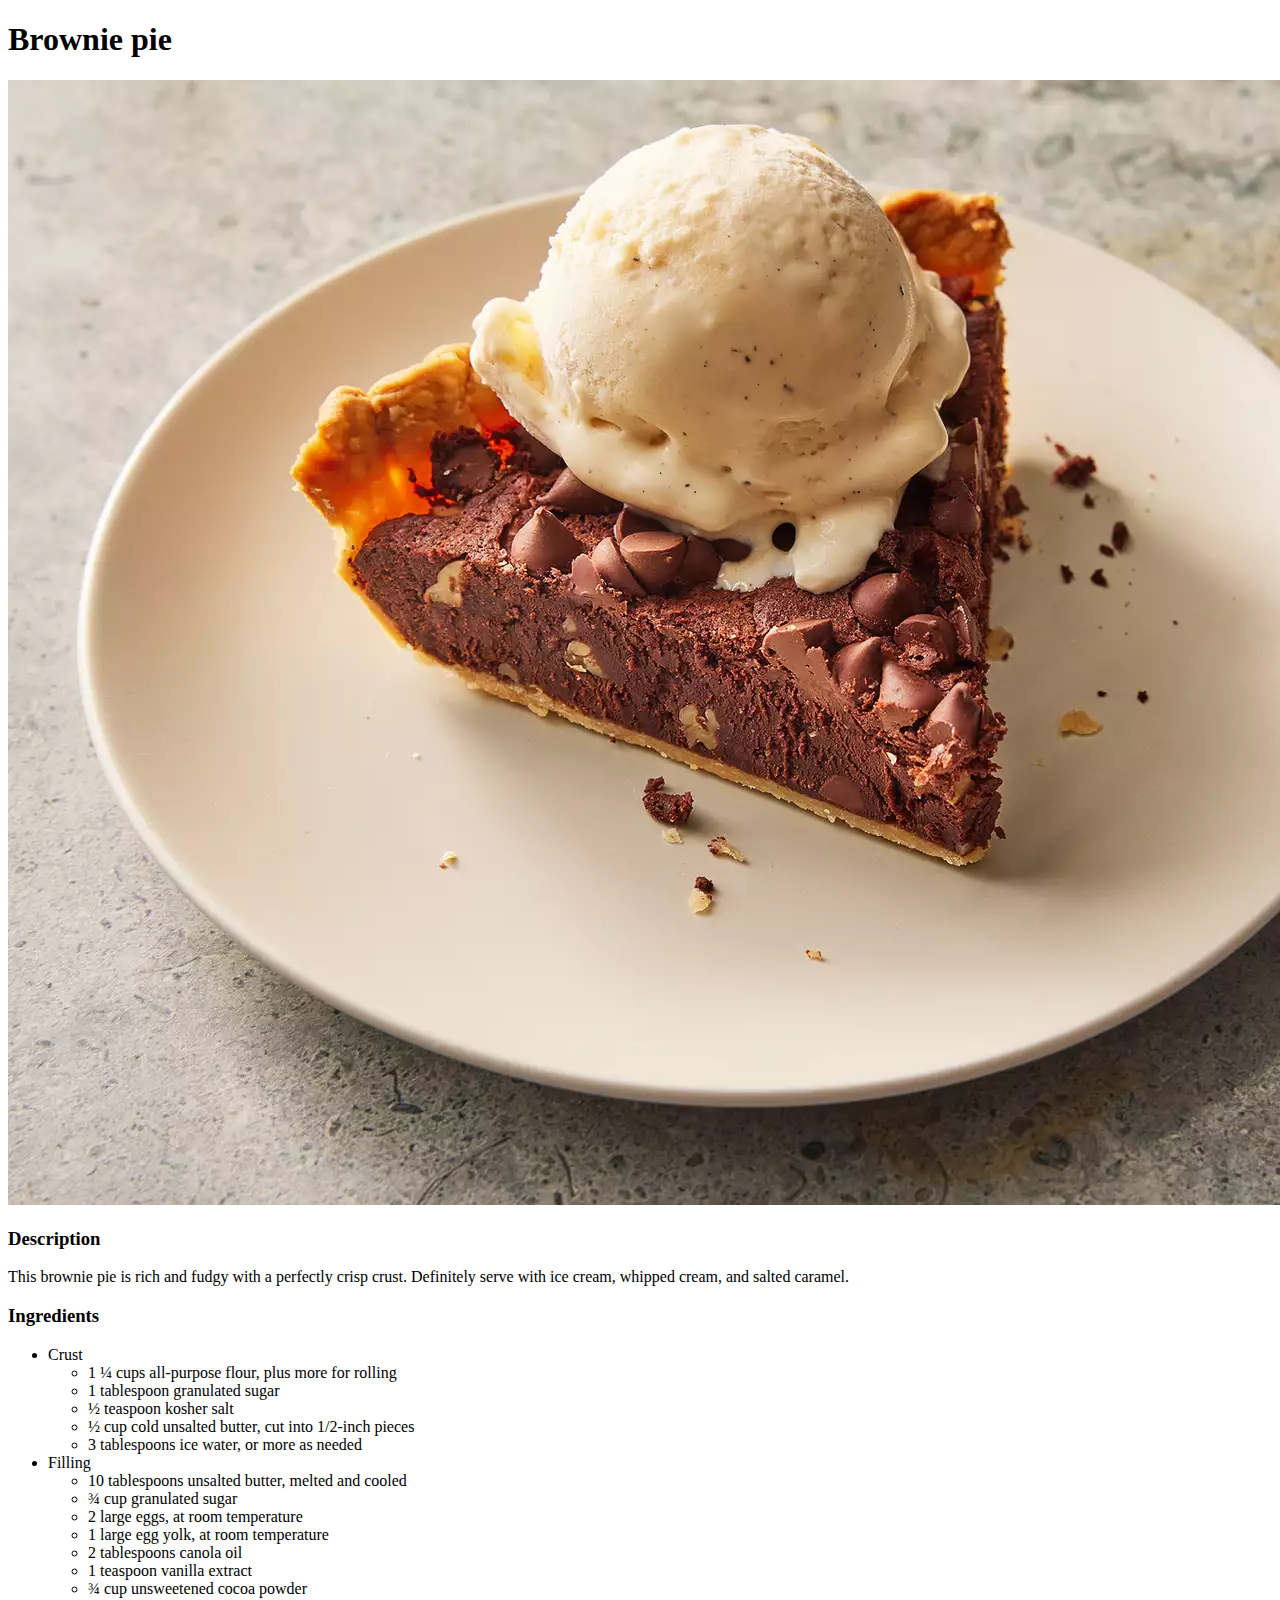
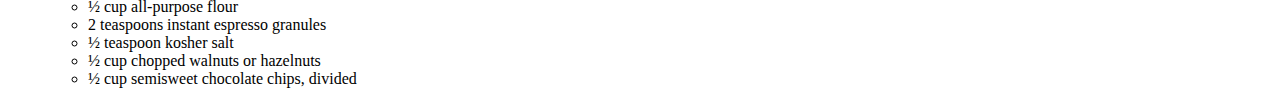
==== recipes/brownie-pie.html @ 194598a4 "odin recipes prject" ====
<!DOCTYPE html>
<html lang="en">

<head>
    <meta charset="UTF-8">
    <meta http-equiv="X-UA-Compatible" content="IE=edge">
    <meta name="viewport" content="width=device-width, initial-scale=1.0">
    <title>Document</title>
</head>

<body>
    <h1>Brownie pie</h1>
    <img src="../images/brownie-pie.jpg" alt="brownie pie">
    <h3>Description</h3>
    <p>This brownie pie is rich and fudgy with a perfectly crisp crust. Definitely serve with ice cream, whipped cream,
        and salted caramel.</p>
    <h3>Ingredients</h3>
    <ul>
        <li>
            Crust
            <ul>
            <li>1 ¼ cups all-purpose flour, plus more for rolling</li>
            <li>1 tablespoon granulated sugar</li>
            <li>½ teaspoon kosher salt</li>
            <li>½ cup cold unsalted butter, cut into 1/2-inch pieces</li>
            <li>3 tablespoons ice water, or more as needed</li>
            </ul>
        </li>
        <li>
            Filling
            <ul>
            <li>10 tablespoons unsalted butter, melted and cooled</li>
            <li>¾ cup granulated sugar</li>
            <li>2 large eggs, at room temperature</li>
            <li>1 large egg yolk, at room temperature</li>
            <li>2 tablespoons canola oil</li>
            <li>1 teaspoon vanilla extract</li>
            <li>¾ cup unsweetened cocoa powder</li>
            <li>½ cup all-purpose flour</li>
            <li>2 teaspoons instant espresso granules</li>
            <li>½ teaspoon kosher salt</li>
            <li>½ cup chopped walnuts or hazelnuts</li>
            <li>½ cup semisweet chocolate chips, divided</li>
            </ul>
        </li>
        
    </ul>
</body>

</html>
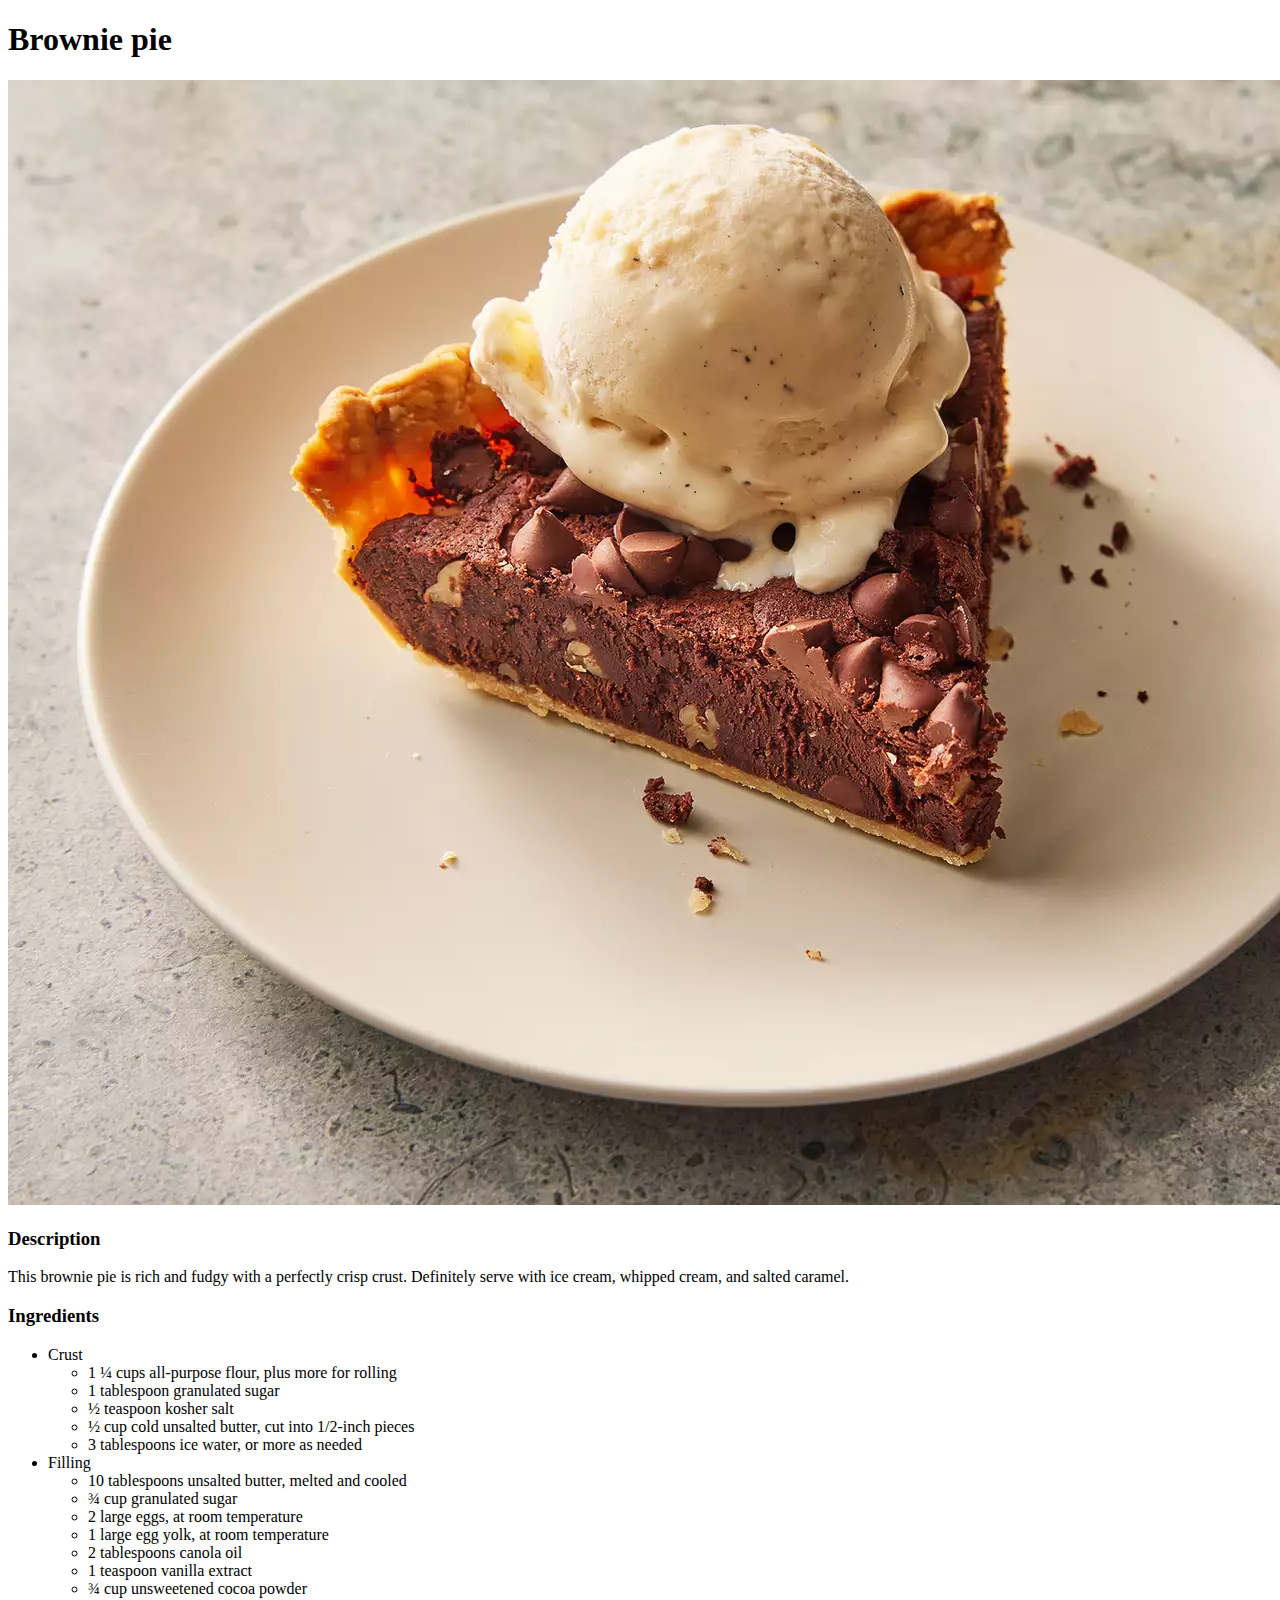
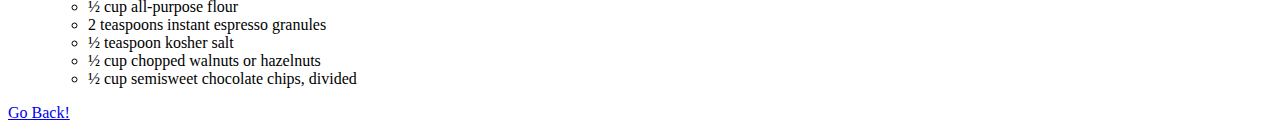
==== commit 03c6996a: "add back button to recipe pages" ====
--- a/recipes/brownie-pie.html
+++ b/recipes/brownie-pie.html
@@ -45,6 +45,7 @@
         </li>
         
     </ul>
+    <a href="../index.html">Go Back!</a>
 </body>
 
 </html>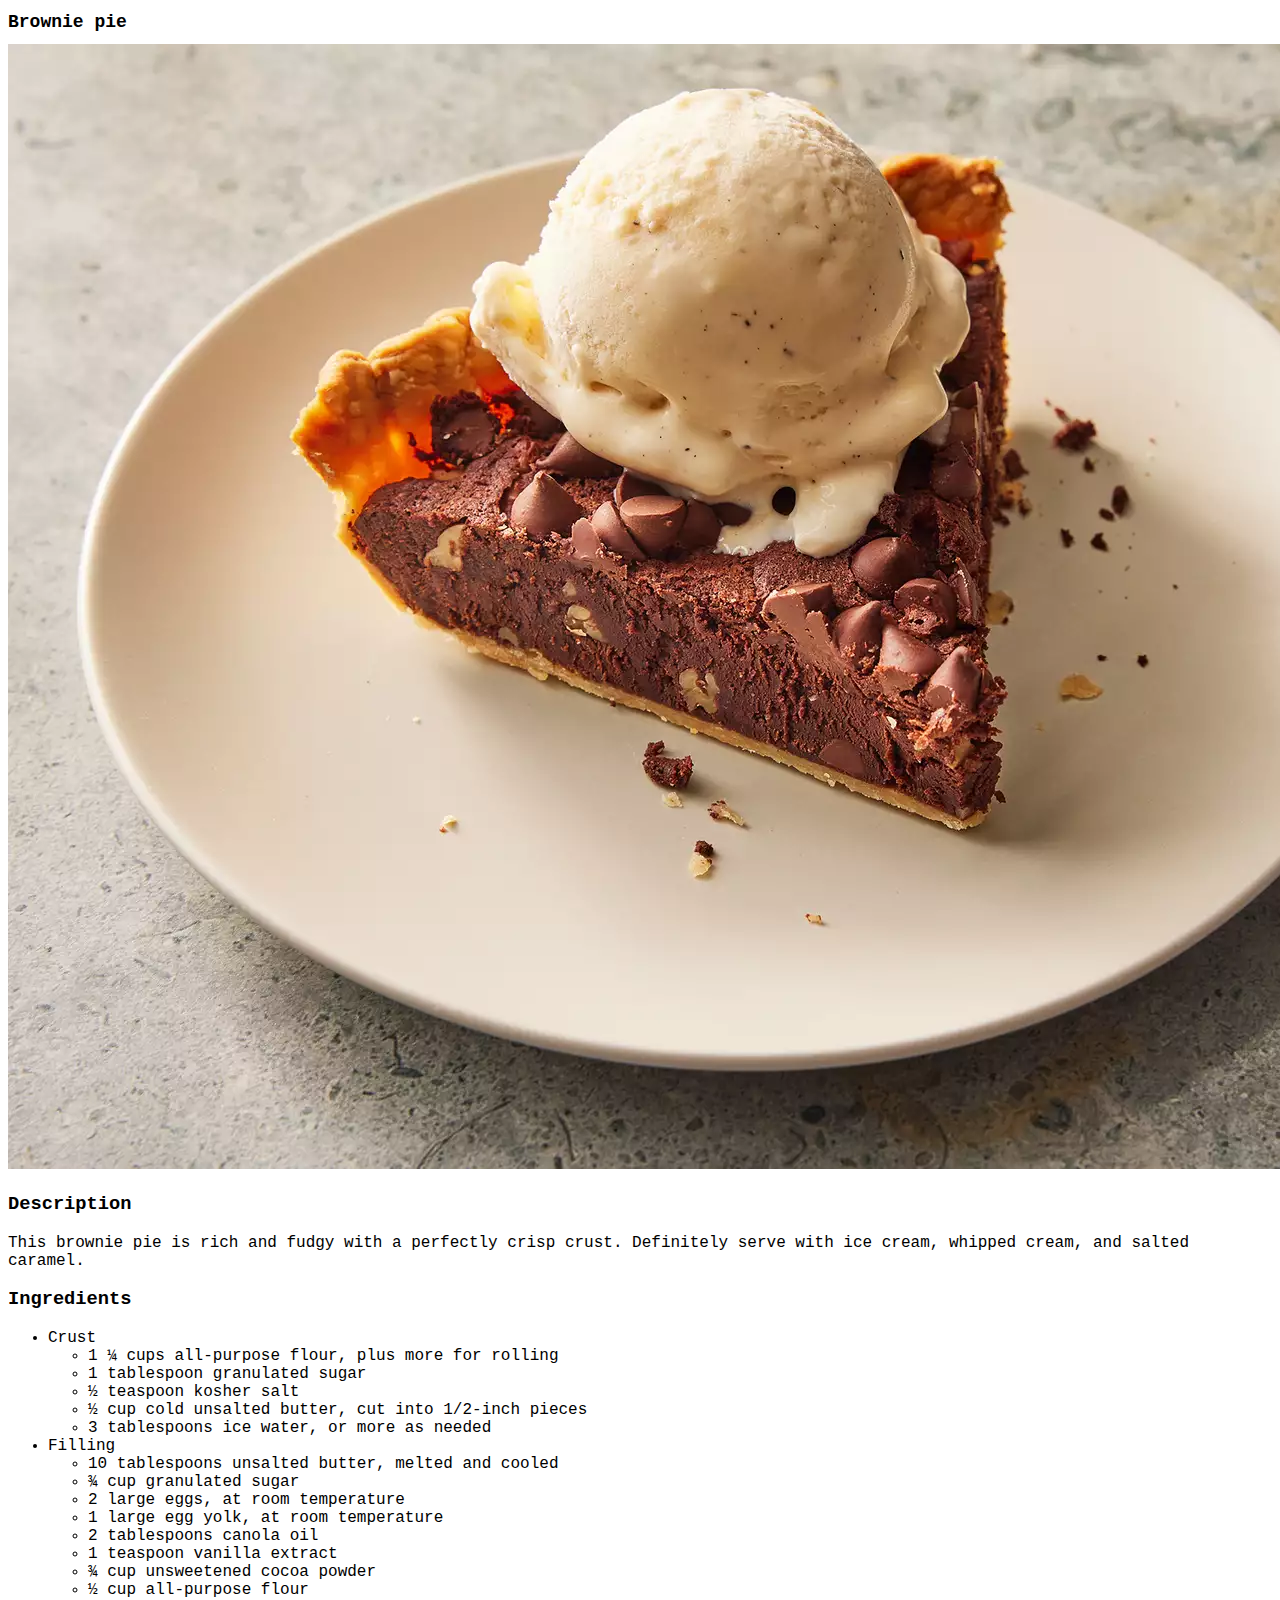
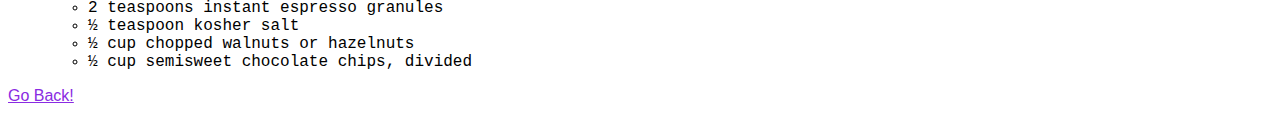
==== commit d8a79238: "Add CSS and images" ====
--- a/recipes/brownie-pie.html
+++ b/recipes/brownie-pie.html
@@ -5,6 +5,7 @@
     <meta charset="UTF-8">
     <meta http-equiv="X-UA-Compatible" content="IE=edge">
     <meta name="viewport" content="width=device-width, initial-scale=1.0">
+    <link rel="stylesheet" href="../style.css">
     <title>Document</title>
 </head>
 
--- a/style.css
+++ b/style.css
@@ -0,0 +1,12 @@
+body{
+    font-family: 'Courier New', Courier, monospace;
+    font-size: medium;
+}
+h1{
+    font-size: large;
+    font-family: 'Courier New', Courier, monospace;
+}
+a{
+    color: blueviolet;
+    font-family: 'Gill Sans', 'Gill Sans MT', Calibri, 'Trebuchet MS', sans-serif;
+}